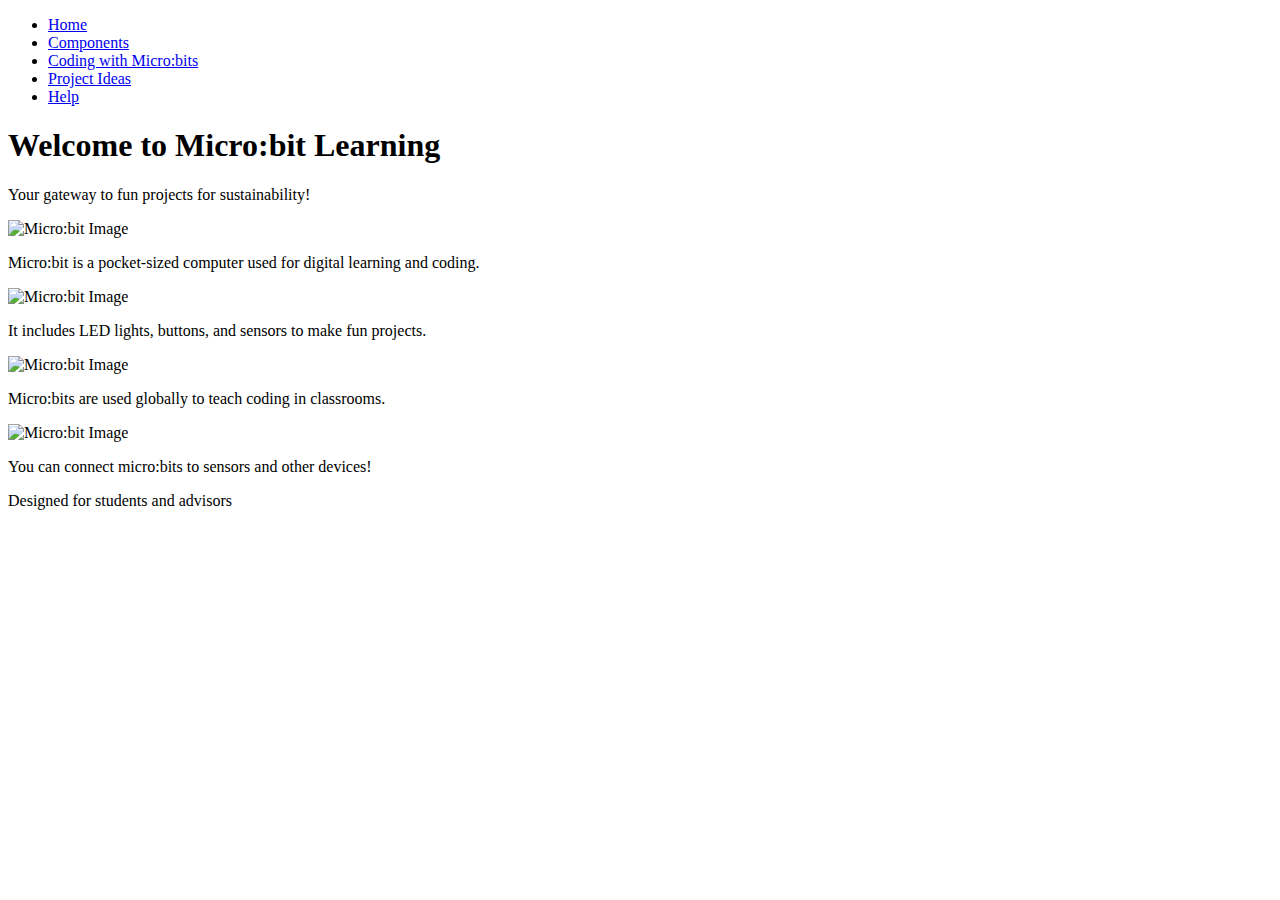
==== index.html @ ad4995a9 "Pages for the website" ====
<!DOCTYPE html>
<html lang="en">
<head>
    <meta charset="UTF-8">
    <meta name="viewport" content="width=device-width, initial-scale=1.0">
    <title>Micro:bit Projects - Home</title>
    <link rel="stylesheet" href="styles/style.css">
</head>
<body>
    <nav>
        <ul>
            <li><a href="index.html">Home</a></li>
            <li><a href="components.html">Components</a></li>
            <li><a href="coding.html">Coding with Micro:bits</a></li>
            <li><a href="projects.html">Project Ideas</a></li>
            <li><a href="help.html">Help</a></li>
        </ul>
    </nav>

    <header>
        <h1>Welcome to Micro:bit Learning</h1>
        <p>Your gateway to fun projects for sustainability!</p>
    </header>

    <section id="home-intro">
        <div class="fact">
            <img src="microbit-image1.jpg" alt="Micro:bit Image">
            <p>Micro:bit is a pocket-sized computer used for digital learning and coding.</p>
        </div>
        <div class="fact">
            <img src="microbit-image2.jpg" alt="Micro:bit Image">
            <p>It includes LED lights, buttons, and sensors to make fun projects.</p>
        </div>
        <div class="fact">
            <img src="microbit-image3.jpg" alt="Micro:bit Image">
            <p>Micro:bits are used globally to teach coding in classrooms.</p>
        </div>
        <div class="fact">
            <img src="microbit-image4.jpg" alt="Micro:bit Image">
            <p>You can connect micro:bits to sensors and other devices!</p>
        </div>
    </section>

    <footer>
        <p>Designed for students and advisors</p>
    </footer>

    <script src="scripts/script.js"></script>
</body>
</html>
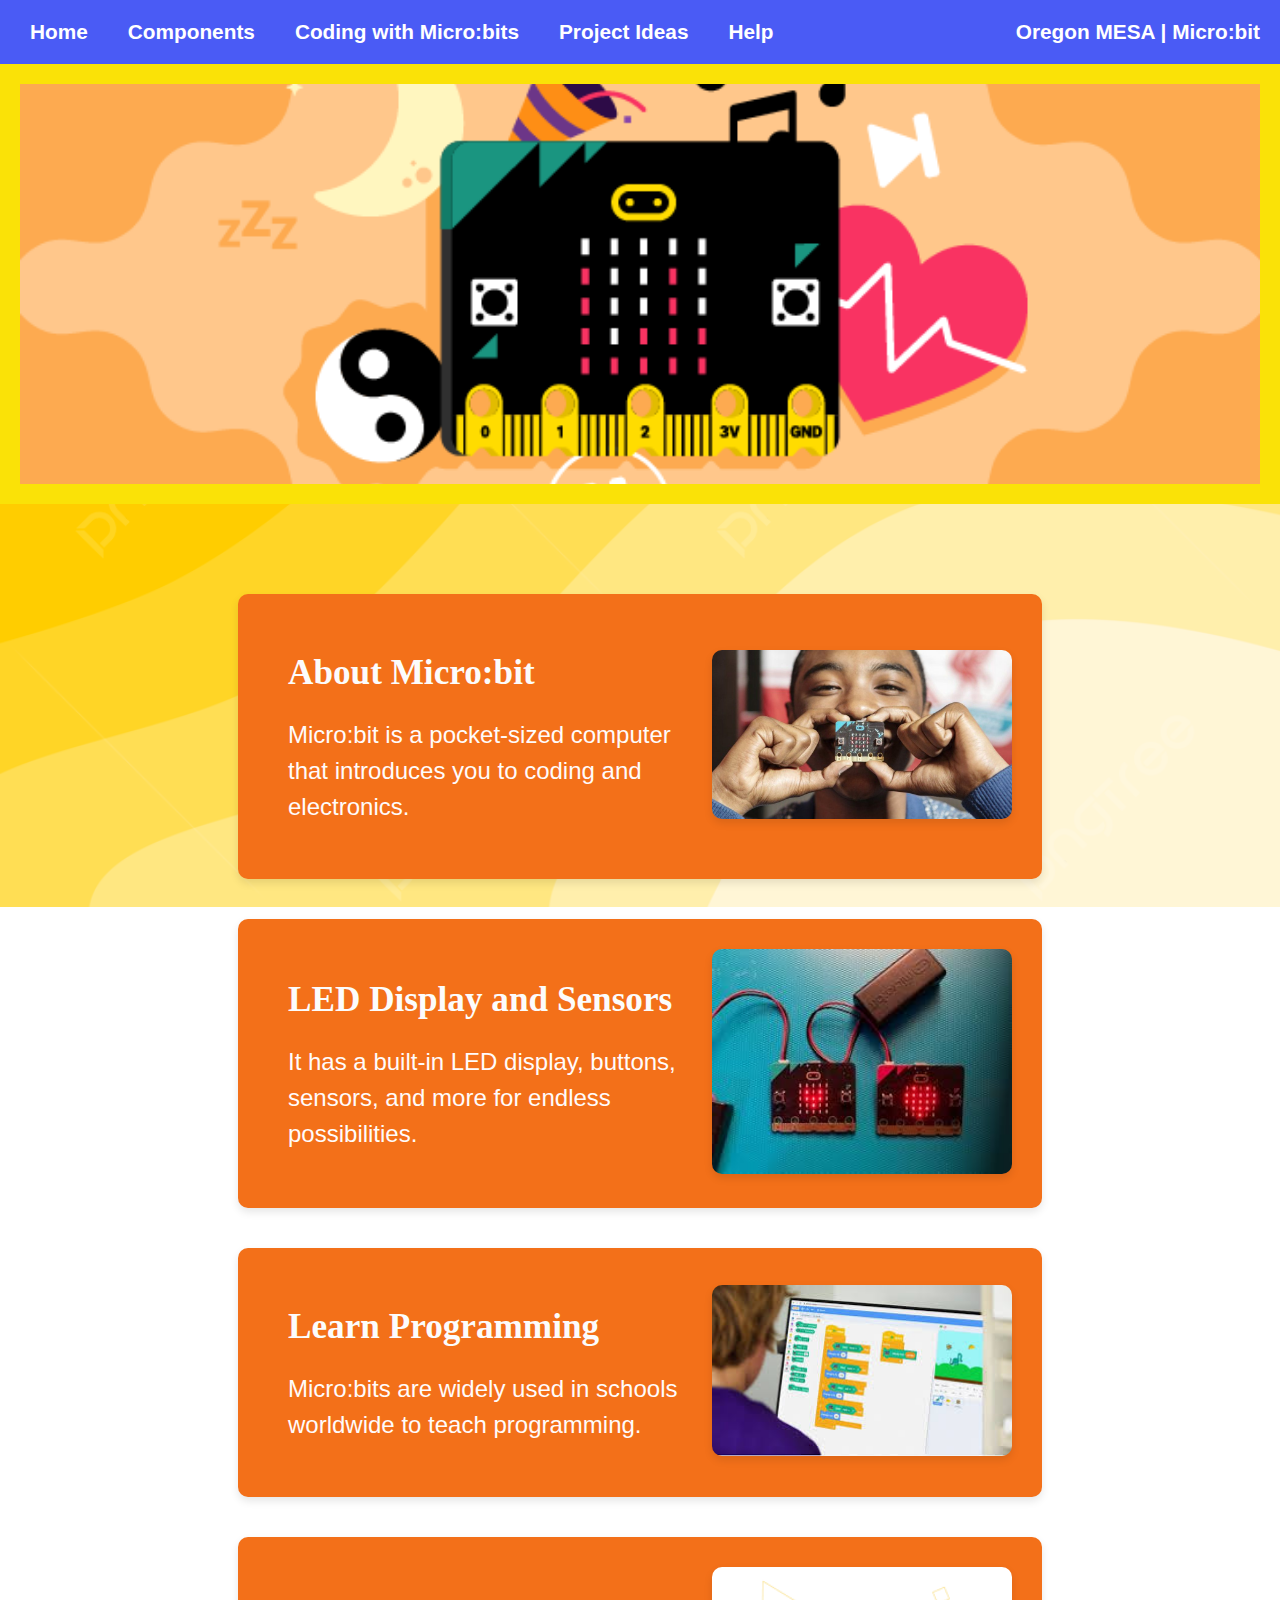
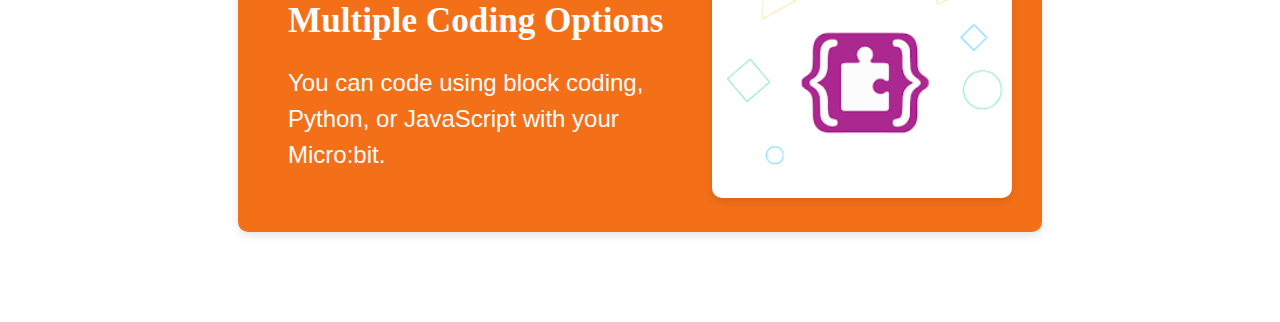
==== commit ea0a8fc0: "working on component page" ====
--- a/index.html
+++ b/index.html
@@ -1,50 +1,135 @@
 <!DOCTYPE html>
 <html lang="en">
-<head>
-    <meta charset="UTF-8">
-    <meta name="viewport" content="width=device-width, initial-scale=1.0">
-    <title>Micro:bit Projects - Home</title>
-    <link rel="stylesheet" href="styles/style.css">
-</head>
-<body>
+  <head>
+    <meta charset="UTF-8" />
+    <meta name="viewport" content="width=device-width, initial-scale=1.0" />
+    <title>Micro:bit Website</title>
+    <link rel="stylesheet" href="styles/style.css" />
+    <style>
+      /* Add background image to the body */
+      body {
+        background-image: url('images/background1.jpg'); /* Adjust path as needed */
+        background-size: cover; /* Cover the full page */
+        background-position: center; /* Center the image */
+        background-repeat: no-repeat; /* Don't repeat the image */
+        background-attachment: fixed; /* Make the image fixed during scroll */
+        margin: 0;
+        padding: 0;
+        color: #333;
+      }
+    </style>
+  </head>
+  <body>
+    <div class="background-image"></div>
+    <!-- Navigation Bar -->
     <nav>
-        <ul>
-            <li><a href="index.html">Home</a></li>
-            <li><a href="components.html">Components</a></li>
-            <li><a href="coding.html">Coding with Micro:bits</a></li>
-            <li><a href="projects.html">Project Ideas</a></li>
-            <li><a href="help.html">Help</a></li>
-        </ul>
+      <ul>
+        <li><a href="index.html">Home</a></li>
+        <li><a href="components.html">Components</a></li>
+        <li><a href="coding.html">Coding with Micro:bits</a></li>
+        <li><a href="projects.html">Project Ideas</a></li>
+        <li><a href="help.html">Help</a></li>
+      </ul>
+      <div class="brand">
+        <span>Oregon MESA | Micro:bit</span>
+      </div>
     </nav>
 
+    <!-- Welcome Section with Image Slideshow -->
     <header>
-        <h1>Welcome to Micro:bit Learning</h1>
-        <p>Your gateway to fun projects for sustainability!</p>
+      <div class="slideshow-container">
+        <!-- Slide 1 -->
+        <div class="mySlides">
+          <img
+            src="images/slide1.jpg"
+            alt="Micro:bit Image 1"
+            class="slide-image"
+          />
+        </div>
+
+        <!-- Slide 2 -->
+        <div class="mySlides">
+          <img
+            src="images/slide2.jpg"
+            alt="Micro:bit Image 2"
+            class="slide-image"
+          />
+        </div>
+
+        <!-- Slide 3 -->
+        <div class="mySlides">
+          <img
+            src="images/slide3.jpg"
+            alt="Micro:bit Image 3"
+            class="slide-image"
+          />
+        </div>
+
+        <!-- Dots for Navigation -->
+        <div style="text-align: center">
+          <span class="dot"></span>
+          <span class="dot"></span>
+          <span class="dot"></span>
+        </div>
+      </div>
     </header>
 
-    <section id="home-intro">
-        <div class="fact">
-            <img src="microbit-image1.jpg" alt="Micro:bit Image">
-            <p>Micro:bit is a pocket-sized computer used for digital learning and coding.</p>
+    <!-- Micro:bit Info Section with Zig-Zag Cards -->
+    <section id="microbit-info">
+      <div class="info-card zigzag-left">
+        <div class="info-image">
+          <img src="images/microbit-image1.jpg" alt="Micro:bit Image" />
         </div>
-        <div class="fact">
-            <img src="microbit-image2.jpg" alt="Micro:bit Image">
-            <p>It includes LED lights, buttons, and sensors to make fun projects.</p>
+        <div class="info-text">
+          <h2>About Micro:bit</h2>
+          <p>
+            Micro:bit is a pocket-sized computer that introduces you to coding
+            and electronics.
+          </p>
         </div>
-        <div class="fact">
-            <img src="microbit-image3.jpg" alt="Micro:bit Image">
-            <p>Micro:bits are used globally to teach coding in classrooms.</p>
+      </div>
+
+      <div class="info-card zigzag-right">
+        <div class="info-text">
+          <h2>LED Display and Sensors</h2>
+          <p>
+            It has a built-in LED display, buttons, sensors, and more for
+            endless possibilities.
+          </p>
         </div>
-        <div class="fact">
-            <img src="microbit-image4.jpg" alt="Micro:bit Image">
-            <p>You can connect micro:bits to sensors and other devices!</p>
+        <div class="info-image">
+          <img src="images/microbit-image2.jpg" alt="Micro:bit Image" />
         </div>
+      </div>
+
+      <div class="info-card zigzag-left">
+        <div class="info-image">
+          <img src="images/microbit-image3.jpg" alt="Micro:bit Image" />
+        </div>
+        <div class="info-text">
+          <h2>Learn Programming</h2>
+          <p>
+            Micro:bits are widely used in schools worldwide to teach
+            programming.
+          </p>
+        </div>
+      </div>
+
+      <div class="info-card zigzag-right">
+        <div class="info-text">
+          <h2>Multiple Coding Options</h2>
+          <p>
+            You can code using block coding, Python, or JavaScript with your
+            Micro:bit.
+          </p>
+        </div>
+        <div class="info-image">
+          <img src="images/microbit-image4.jpg" alt="Micro:bit Image" />
+        </div>
+      </div>
     </section>
 
-    <footer>
-        <p>Designed for students and advisors</p>
-    </footer>
-
-    <script src="scripts/script.js"></script>
-</body>
+    <!-- Link to JavaScript -->
+    <script src="scripts/home.js"></script>
+  </body>
 </html>
--- a/styles/style.css
+++ b/styles/style.css
@@ -0,0 +1,266 @@
+/* Global Styles */
+body {
+    font-family: 'Comic Sans MS', sans-serif;
+    /* background-image: url('images/background-image.jpg');
+    background-size: cover; */
+    background-position: center;
+    background-attachment: fixed; /* Ensure background stays in place while scrolling */
+    margin: 0;
+    padding: 0;
+    color: #333;
+}
+
+.background-image {
+    background-image: url('images/background-image.jpg');
+    background-size: cover;
+    background-position: center;
+    background-repeat: no-repeat;
+    background-attachment: fixed;
+    width: 100%;
+    height: 100vh;
+    position: absolute;
+    top: 0;
+    left: 0;
+    z-index: -1;
+    opacity: 0.7; /* Make the background image slightly transparent */
+}
+
+
+/* Navigation Bar Styles */
+nav {
+    background-color: #4a5bf5;
+    padding: 20px;
+    display: flex;
+    justify-content: space-between;
+    align-items: center;
+}
+
+nav ul {
+    list-style: none;
+    margin: 0;
+    padding: 0;
+    display: flex;
+}
+
+nav ul li {
+    margin-right: 20px;
+}
+
+nav ul li a {
+    color: white;
+    text-decoration: none;
+    font-weight: bold;
+    padding: 10px;
+    font-size: 1.3em;
+}
+
+nav ul li a:hover {
+    background-color: rgb(131, 170, 241);
+    border-radius: 5px;
+}
+
+.brand {
+    color: white;
+    font-weight: bold;
+    font-size: 1.3em;
+}
+
+/* Slideshow container */
+.slideshow-container {
+    position: relative;
+    max-width: 100%;
+    height: 400px;
+    margin: auto;
+    overflow: hidden; /* Hide overflow for scrolling effect */
+    background-color: #000;
+}
+
+.mySlides {
+    display: none; /* Hide all slides initially */
+    position: absolute;
+    width: 100%;
+    height: 100%;
+    transition: transform 1s ease; /* Smooth sliding transition */
+}
+
+.mySlides img {
+    width: 100%;
+    height: 100%;
+    object-fit: cover;
+}
+
+.text {
+    color: white;
+    font-size: 2em;
+    position: absolute;
+    bottom: 40px;
+    left: 20px;
+    z-index: 10;
+}
+
+/* Dot indicators */
+.dot {
+    height: 15px;
+    width: 15px;
+    margin: 0 2px;
+    background-color: #bbb;
+    border-radius: 50%;
+    display: inline-block;
+    transition: background-color 0.6s ease;
+}
+
+.active {
+    background-color: #717171;
+}
+
+/* Zig-Zag Card Style */
+#microbit-info {
+    padding: 50px 20px;
+}
+
+.info-card {
+    display: flex;
+    justify-content: space-between;
+    align-items: center;
+    background-color: #fff;
+    box-shadow: 0 4px 8px rgba(0, 0, 0, 0.1);
+    margin: 40px auto;
+    padding: 30px;
+    background-color: #f37019;
+    border-radius: 10px;
+    transition: transform 0.3s ease, box-shadow 0.3s ease;
+    width: 60%; /* Reduce the width of the cards */
+    max-width: 1200px;
+}
+
+.info-card:hover {
+    transform: translateY(-10px);
+    box-shadow: 0 8px 16px rgba(0, 0, 0, 0.2);
+}
+
+/* Alternate Layout for Zig-Zag Effect */
+.zigzag-left .info-image {
+    order: 1;
+}
+
+.zigzag-right .info-image {
+    order: 2;
+}
+
+.info-image img {
+    width: 300px;
+    height: auto;
+    border-radius: 10px;
+    box-shadow: 0 4px 8px rgba(0, 0, 0, 0.1);
+}
+
+.info-text {
+    flex: 1;
+    padding: 0 20px;
+}
+
+.info-text h2 {
+    font-family: 'Pacifico', cursive;
+    font-size: 2.2em;
+    color: #fcfcfc;
+    margin-bottom: 10px;
+}
+
+.info-text p {
+    font-size: 1.5em;
+    color: #fffbfb;
+    line-height: 1.5em;
+}
+
+/* Responsive Design */
+@media (max-width: 768px) {
+    .info-card {
+        flex-direction: column;
+        text-align: center;
+    }
+
+    .info-image img {
+        margin-bottom: 20px;
+        width: 100%;
+        max-width: 300px;
+    }
+
+    .card-container {
+        flex-direction: column;
+        align-items: center;
+    }
+}
+
+/* Card Container Styles */
+.card-container {
+    display: flex;
+    flex-wrap: wrap;
+    justify-content: space-evenly;
+    margin: 20px;
+}
+
+/* Card Styles */
+
+header {
+    text-align: center;
+    padding: 20px;
+    background-color: #fae207;
+}
+
+h1 {
+    font-size: 2.5em;
+    margin-bottom: 10px;
+}
+
+p {
+    font-size: 1.2em;
+}
+.card {
+    width: 470px;
+    height: 450px;
+    perspective: 1000px;
+    margin: 15px;
+    cursor: pointer;
+}
+
+.card-inner {
+    position: relative;
+    width: 100%;
+    height: 100%;
+    transform-style: preserve-3d;
+    transition: transform 0.6s;
+}
+
+.card:hover .card-inner {
+    transform: rotateY(180deg);
+}
+
+/* Front and Back of the Card */
+.card-front, .card-back {
+    position: absolute;
+    width: 100%;
+    height: 100%;
+    backface-visibility: hidden;
+    border-radius: 10px;
+    box-shadow: 0 4px 8px rgba(0, 0, 0, 0.2);
+    display: flex;
+    justify-content: center;
+    align-items: center;
+    text-align: center;
+    background-color: white;
+}
+
+.card-front img {
+    width: 100%;
+    height: 100%;
+    object-fit: cover;
+    border-radius: 10px;
+}
+
+.card-back {
+    background-color: #fac042;
+    color: rgb(8, 8, 8);
+    transform: rotateY(180deg);
+    padding: 20px;
+    box-sizing: border-box;
+}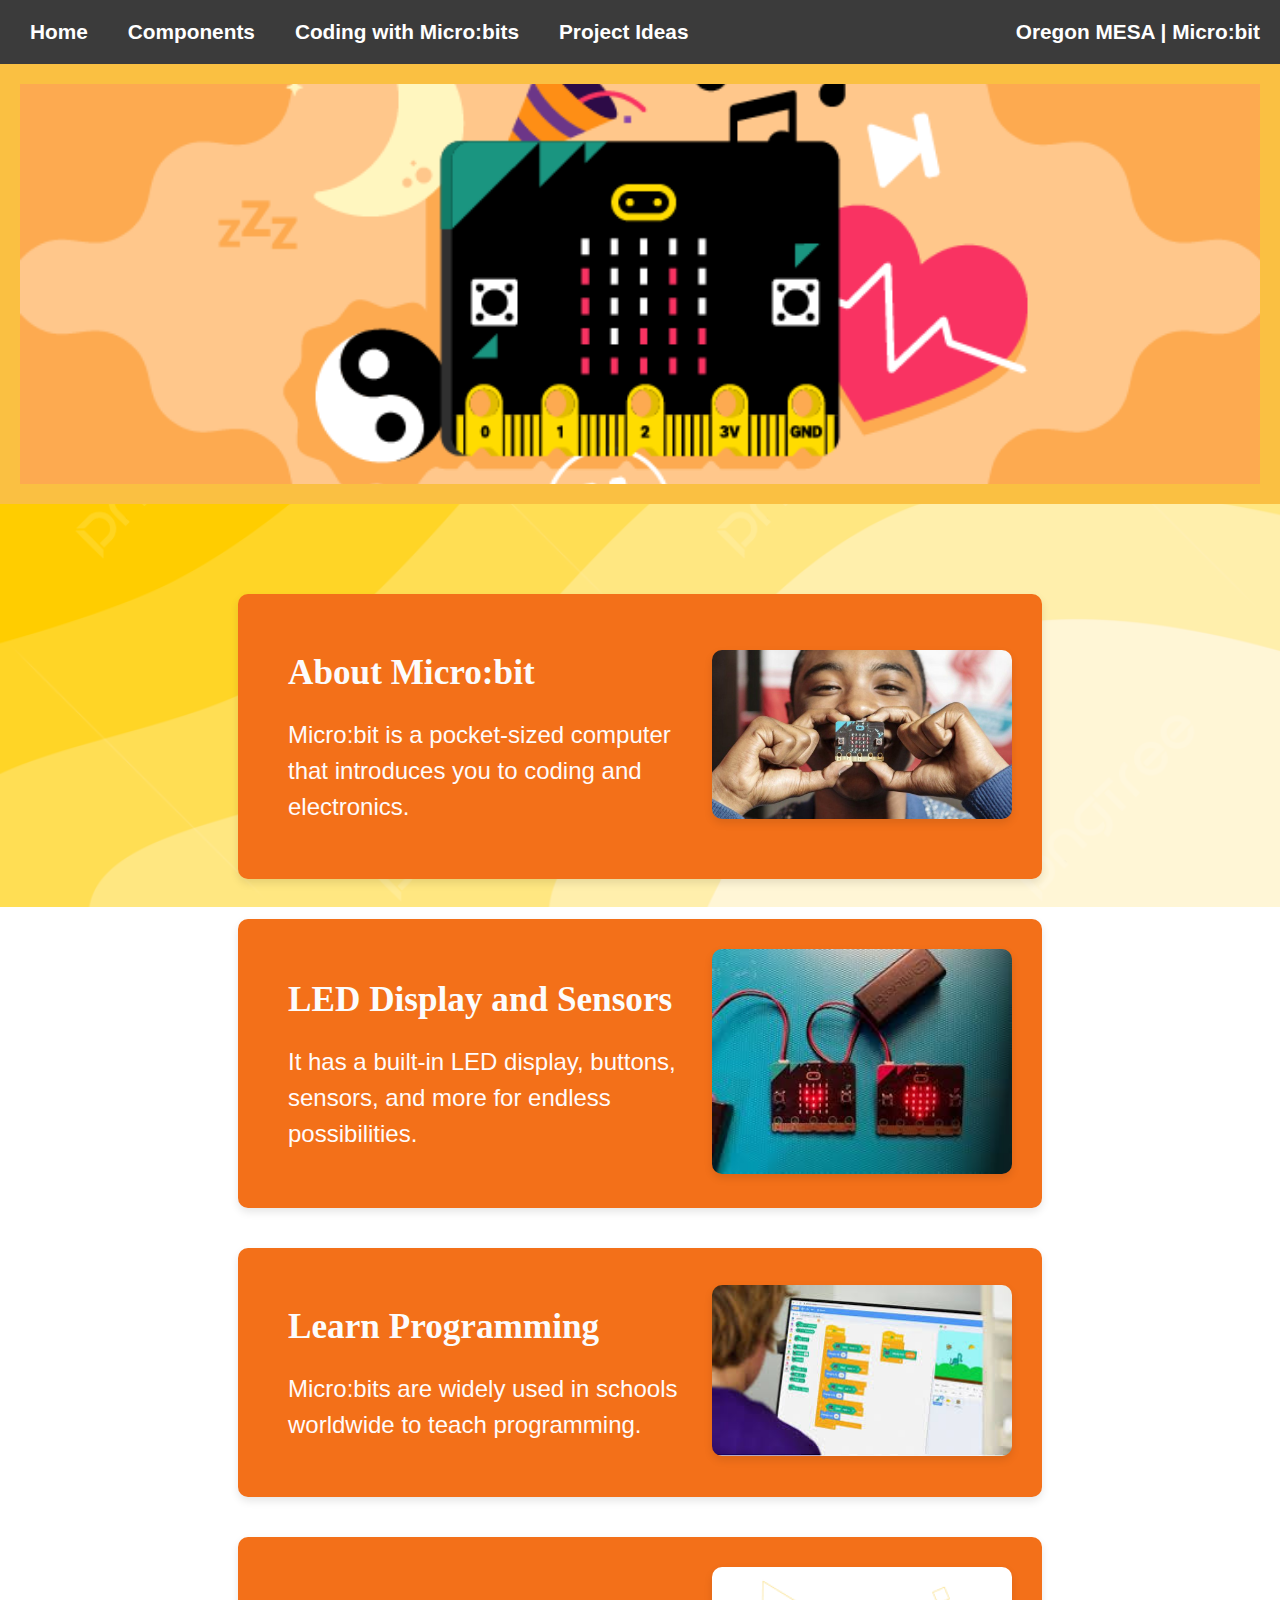
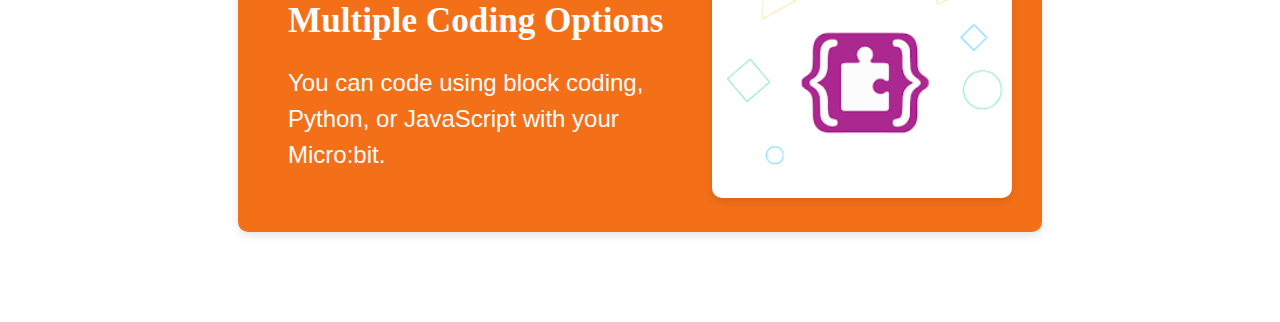
==== commit dca7b8fa: "Version-1 microbit website release" ====
--- a/index.html
+++ b/index.html
@@ -28,7 +28,6 @@
         <li><a href="components.html">Components</a></li>
         <li><a href="coding.html">Coding with Micro:bits</a></li>
         <li><a href="projects.html">Project Ideas</a></li>
-        <li><a href="help.html">Help</a></li>
       </ul>
       <div class="brand">
         <span>Oregon MESA | Micro:bit</span>
--- a/styles/style.css
+++ b/styles/style.css
@@ -28,7 +28,7 @@
 
 /* Navigation Bar Styles */
 nav {
-    background-color: #4a5bf5;
+    background-color: #3b3b3b;
     padding: 20px;
     display: flex;
     justify-content: space-between;
@@ -47,7 +47,7 @@
 }
 
 nav ul li a {
-    color: white;
+    color: rgb(255, 255, 255);
     text-decoration: none;
     font-weight: bold;
     padding: 10px;
@@ -55,7 +55,7 @@
 }
 
 nav ul li a:hover {
-    background-color: rgb(131, 170, 241);
+    background-color: rgb(131, 132, 134);
     border-radius: 5px;
 }
 
@@ -204,7 +204,7 @@
 header {
     text-align: center;
     padding: 20px;
-    background-color: #fae207;
+    background-color: #fac042;
 }
 
 h1 {
@@ -258,9 +258,197 @@
 }
 
 .card-back {
-    background-color: #fac042;
+    background-color: #fac042; /* Green background */
     color: rgb(8, 8, 8);
-    transform: rotateY(180deg);
-    padding: 20px;
-    box-sizing: border-box;
+    transform: rotateY(180deg); /* Flip the card on Y-axis */
+    padding: 20px; /* Add padding */
+    box-sizing: border-box; /* Make padding inside the box */
+    display: flex;
+    flex-direction: column; /* Stack items vertically */
+    justify-content: flex-start; /* Align content to the top */
+    align-items: center; /* Center horizontally */
+    text-align: center; /* Center text */
+}
+
+.card-back h2 {
+    font-size: 1.8em; /* Size for the component title */
+    margin-bottom: 10px; /* Space below the title */
+}
+
+.card-back p {
+    font-size: 1.2em; /* Size for the component description */
+    line-height: 1.5em; /* Line height for readability */
+}
+
+/* Coding Sections */
+#coding-sections {
+    padding: 20px;
+    display: flex;
+    flex-direction: column;
+    gap: 40px;
+}
+
+/* Block Coding Section with Pastel Blue */
+.block-coding {
+    background-color: #aad4f7; /* Light pastel blue */
+    padding: 20px;
+    border-radius: 10px;
+    box-shadow: 0 4px 8px rgba(0, 0, 0, 0.1);
+    transition: transform 0.3s ease;
+}
+
+/* Python Coding Section with Pastel Green */
+.python-coding {
+    background-color: #b9f8ad; /* Light pastel green */
+    padding: 20px;
+    border-radius: 10px;
+    box-shadow: 0 4px 8px rgba(0, 0, 0, 0.1);
+    transition: transform 0.3s ease;
+}
+
+/* JavaScript Coding Section with Pastel Yellow */
+.js-coding {
+    background-color: #fddf83; /* Light pastel yellow */
+    padding: 20px;
+    border-radius: 10px;
+    box-shadow: 0 4px 8px rgba(0, 0, 0, 0.1);
+    transition: transform 0.3s ease;
+}
+
+/* Hover Effect for Section Cards */
+.coding-section:hover {
+    transform: translateY(-10px);
+    box-shadow: 0 6px 12px rgba(0, 0, 0, 0.15);
+}
+
+/* Syntax Examples */
+.syntax-examples {
+    display: flex;
+    gap: 20px;
+    flex-wrap: wrap;
+}
+
+.syntax-card {
+    background-color: #f0f0f0;
+    padding: 15px;
+    border-radius: 8px;
+    width: calc(50% - 20px);
+    box-shadow: 0 2px 6px rgba(0, 0, 0, 0.1);
+    transition: transform 0.3s ease;
+}
+
+.syntax-card:hover {
+    transform: translateY(-5px);
+}
+
+.syntax-card h3 {
+    font-size: 1.5em;
+    margin-bottom: 10px;
+}
+
+.syntax-card pre {
+    background-color: #333;
+    color: #fff;
+    padding: 10px;
+    border-radius: 5px;
+    font-size: 0.9em;
+    overflow-x: auto;
+}
+
+/* Responsive Design */
+@media (max-width: 768px) {
+    .syntax-card {
+        width: 100%;
+    }
+}
+
+/* Projects Page Styles */
+.projects-hero {
+    background-color: #0c56aa;
+    color: white;
+    text-align: center;
+    padding: 40px 20px;
+    margin-bottom: 20px;
+}
+
+#projects {
+    display: flex;
+    flex-direction: column;
+    gap: 20px;
+    padding: 20px;
+}
+
+/* Project Cards with Pastel Colors */
+.project-card {
+    padding: 20px;
+    border-radius: 10px;
+    box-shadow: 0 4px 8px rgba(0, 0, 0, 0.1);
+}
+
+/* Each Project Card with a Different Pastel Color */
+.project-card:nth-child(1) {
+    background-color: #fabedf; /* Light Pastel Blue */
+}
+
+.project-card:nth-child(2) {
+    background-color: #f5f584; /* Light Pastel Yellow */
+}
+
+.project-card:nth-child(3) {
+    background-color: #cfeca9; /* Light Pastel Green */
+}
+
+.project-card:nth-child(4) {
+    background-color: #a2cff7; /* Light Pastel Pink */
+}
+
+.project-card:nth-child(5) {
+    background-color: #f0bceb; /* Light Pastel Blue */
+}
+
+.project-card:nth-child(6) {
+    background-color: #f8df95; /* Light Pastel Yellow */
+}
+
+.project-card:nth-child(7) {
+    background-color: #cefac6; /* Light Pastel Green */
+}
+
+.project-card:nth-child(8) {
+    background-color: #f7b8b8; /* Light Pastel Red */
+}
+
+.project-card h2 {
+    font-size: 1.8em;
+    margin-bottom: 10px;
+}
+
+.project-card p {
+    font-size: 1.2em;
+}
+
+/* Additional Project Ideas Section */
+#more-projects {
+    text-align: center;
+    margin-top: 20px;
+    padding: 40px;
+}
+
+#more-projects h2 {
+    font-size: 2em;
+    margin-bottom: 10px;
+}
+
+#more-projects p {
+    font-size: 1.2em;
+}
+
+#more-projects a {
+    color: #4CAF50;
+    text-decoration: none;
+    font-weight: bold;
+}
+
+#more-projects a:hover {
+    text-decoration: underline;
 }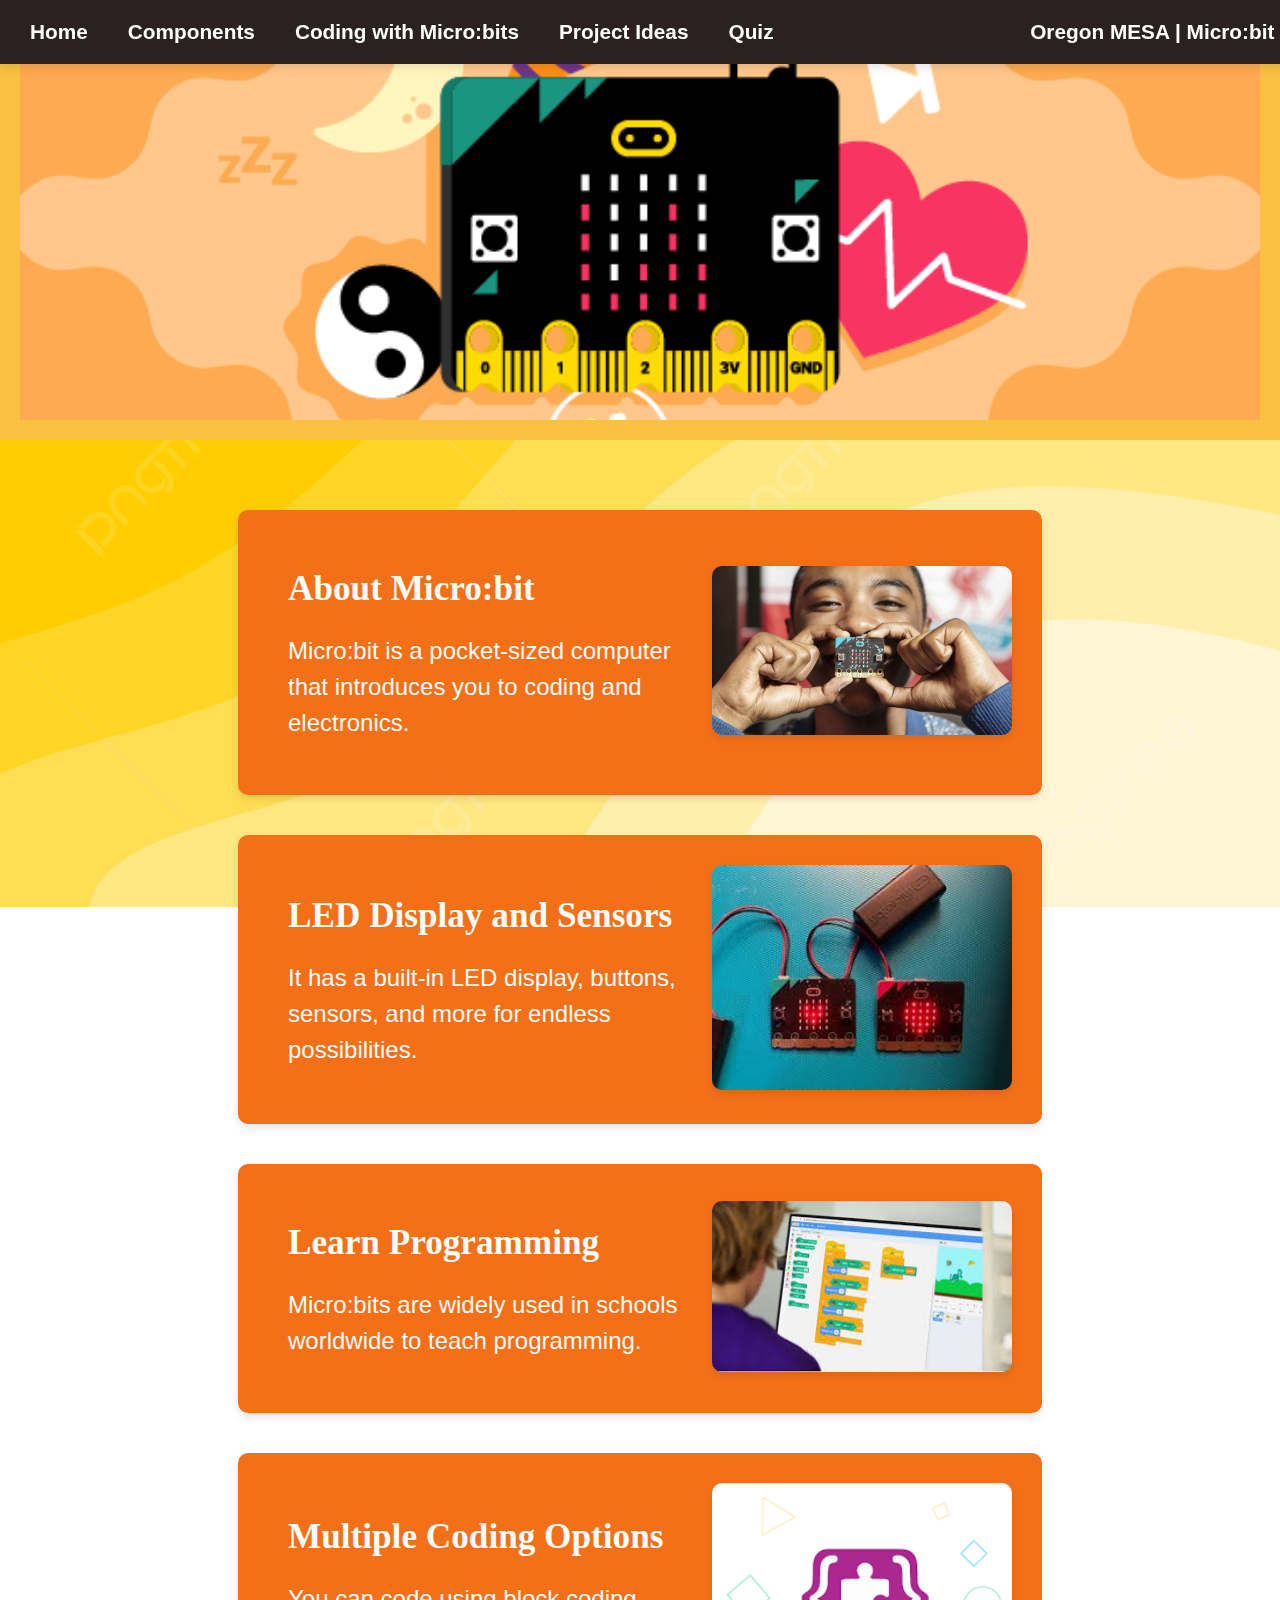
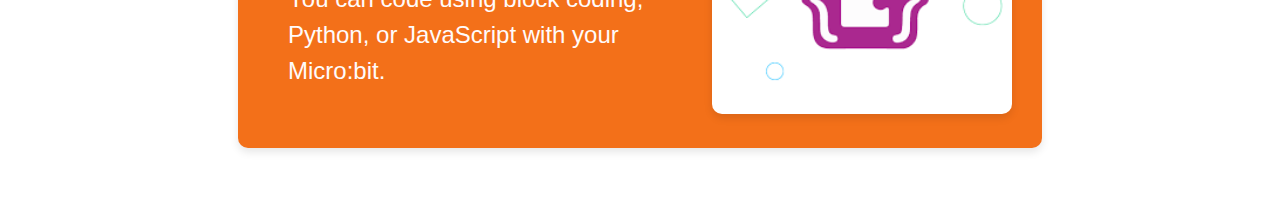
==== commit 2bec7095: "Added quiz page" ====
--- a/index.html
+++ b/index.html
@@ -28,6 +28,7 @@
         <li><a href="components.html">Components</a></li>
         <li><a href="coding.html">Coding with Micro:bits</a></li>
         <li><a href="projects.html">Project Ideas</a></li>
+        <li><a href="quiz.html">Quiz</a></li>
       </ul>
       <div class="brand">
         <span>Oregon MESA | Micro:bit</span>
--- a/styles/style.css
+++ b/styles/style.css
@@ -1,10 +1,7 @@
-/* Global Styles */
 body {
     font-family: 'Comic Sans MS', sans-serif;
-    /* background-image: url('images/background-image.jpg');
-    background-size: cover; */
     background-position: center;
-    background-attachment: fixed; /* Ensure background stays in place while scrolling */
+    background-attachment: fixed;
     margin: 0;
     padding: 0;
     color: #333;
@@ -22,17 +19,21 @@
     top: 0;
     left: 0;
     z-index: -1;
-    opacity: 0.7; /* Make the background image slightly transparent */
-}
-
-
-/* Navigation Bar Styles */
+    opacity: 0.7;
+}
+
+
 nav {
-    background-color: #3b3b3b;
+    background-color: #2b2121;
     padding: 20px;
     display: flex;
     justify-content: space-between;
     align-items: center;
+    position : fixed;
+    top : 0;
+    width : 98%;
+    z-index : 1000;
+    box-shadow: 0 4px 8px rgba(0, 0, 0, 0.1);
 }
 
 nav ul {
@@ -54,6 +55,10 @@
     font-size: 1.3em;
 }
 
+body {
+    margin-top: 60px;
+}
+
 nav ul li a:hover {
     background-color: rgb(131, 132, 134);
     border-radius: 5px;
@@ -65,22 +70,21 @@
     font-size: 1.3em;
 }
 
-/* Slideshow container */
 .slideshow-container {
     position: relative;
     max-width: 100%;
     height: 400px;
     margin: auto;
-    overflow: hidden; /* Hide overflow for scrolling effect */
+    overflow: hidden; 
     background-color: #000;
 }
 
 .mySlides {
-    display: none; /* Hide all slides initially */
+    display: none;
     position: absolute;
     width: 100%;
     height: 100%;
-    transition: transform 1s ease; /* Smooth sliding transition */
+    transition: transform 1s ease; 
 }
 
 .mySlides img {
@@ -98,7 +102,6 @@
     z-index: 10;
 }
 
-/* Dot indicators */
 .dot {
     height: 15px;
     width: 15px;
@@ -106,16 +109,15 @@
     background-color: #bbb;
     border-radius: 50%;
     display: inline-block;
-    transition: background-color 0.6s ease;
+    transition: background-color 0.4s ease;
 }
 
 .active {
     background-color: #717171;
 }
 
-/* Zig-Zag Card Style */
 #microbit-info {
-    padding: 50px 20px;
+    padding: 30px 20px;
 }
 
 .info-card {
@@ -129,7 +131,7 @@
     background-color: #f37019;
     border-radius: 10px;
     transition: transform 0.3s ease, box-shadow 0.3s ease;
-    width: 60%; /* Reduce the width of the cards */
+    width: 60%;
     max-width: 1200px;
 }
 
@@ -138,7 +140,6 @@
     box-shadow: 0 8px 16px rgba(0, 0, 0, 0.2);
 }
 
-/* Alternate Layout for Zig-Zag Effect */
 .zigzag-left .info-image {
     order: 1;
 }
@@ -172,26 +173,6 @@
     line-height: 1.5em;
 }
 
-/* Responsive Design */
-@media (max-width: 768px) {
-    .info-card {
-        flex-direction: column;
-        text-align: center;
-    }
-
-    .info-image img {
-        margin-bottom: 20px;
-        width: 100%;
-        max-width: 300px;
-    }
-
-    .card-container {
-        flex-direction: column;
-        align-items: center;
-    }
-}
-
-/* Card Container Styles */
 .card-container {
     display: flex;
     flex-wrap: wrap;
@@ -199,8 +180,6 @@
     margin: 20px;
 }
 
-/* Card Styles */
-
 header {
     text-align: center;
     padding: 20px;
@@ -215,12 +194,14 @@
 p {
     font-size: 1.2em;
 }
+
 .card {
     width: 470px;
     height: 450px;
     perspective: 1000px;
     margin: 15px;
     cursor: pointer;
+    position: relative;
 }
 
 .card-inner {
@@ -235,7 +216,6 @@
     transform: rotateY(180deg);
 }
 
-/* Front and Back of the Card */
 .card-front, .card-back {
     position: absolute;
     width: 100%;
@@ -254,33 +234,44 @@
     width: 100%;
     height: 100%;
     object-fit: cover;
+    opacity: 0.5; 
     border-radius: 10px;
 }
 
+.card-front h2 {
+    position: absolute;
+    top: 50%;
+    left: 50%;
+    transform: translate(-50%, -50%);
+    font-size: 3em;
+    color: #080808;
+    text-shadow: 2px 2px 5px rgba(255, 255, 255, 0.7);  
+    z-index: 2;
+}
+
 .card-back {
-    background-color: #fac042; /* Green background */
+    background-color: #fac042;
     color: rgb(8, 8, 8);
-    transform: rotateY(180deg); /* Flip the card on Y-axis */
-    padding: 20px; /* Add padding */
-    box-sizing: border-box; /* Make padding inside the box */
+    transform: rotateY(180deg); 
+    padding: 20px;
+    box-sizing: border-box;
     display: flex;
-    flex-direction: column; /* Stack items vertically */
-    justify-content: flex-start; /* Align content to the top */
-    align-items: center; /* Center horizontally */
-    text-align: center; /* Center text */
+    flex-direction: column;
+    justify-content: center;
+    align-items: center;
+    text-align: center;
 }
 
 .card-back h2 {
-    font-size: 1.8em; /* Size for the component title */
-    margin-bottom: 10px; /* Space below the title */
+    font-size: 1.8em;
+    margin-bottom: 10px;
 }
 
 .card-back p {
-    font-size: 1.2em; /* Size for the component description */
-    line-height: 1.5em; /* Line height for readability */
-}
-
-/* Coding Sections */
+    font-size: 1.6em;
+    line-height: 1.8em;
+}
+
 #coding-sections {
     padding: 20px;
     display: flex;
@@ -288,40 +279,30 @@
     gap: 40px;
 }
 
-/* Block Coding Section with Pastel Blue */
-.block-coding {
-    background-color: #aad4f7; /* Light pastel blue */
+.block-coding, .python-coding, .js-coding {
     padding: 20px;
     border-radius: 10px;
     box-shadow: 0 4px 8px rgba(0, 0, 0, 0.1);
     transition: transform 0.3s ease;
 }
 
-/* Python Coding Section with Pastel Green */
+.block-coding {
+    background-color: #aad4f7;
+}
+
 .python-coding {
-    background-color: #b9f8ad; /* Light pastel green */
-    padding: 20px;
-    border-radius: 10px;
-    box-shadow: 0 4px 8px rgba(0, 0, 0, 0.1);
-    transition: transform 0.3s ease;
-}
-
-/* JavaScript Coding Section with Pastel Yellow */
+    background-color: #b9f8ad;
+}
+
 .js-coding {
-    background-color: #fddf83; /* Light pastel yellow */
-    padding: 20px;
-    border-radius: 10px;
-    box-shadow: 0 4px 8px rgba(0, 0, 0, 0.1);
-    transition: transform 0.3s ease;
-}
-
-/* Hover Effect for Section Cards */
+    background-color: #fddf83;
+}
+
 .coding-section:hover {
     transform: translateY(-10px);
     box-shadow: 0 6px 12px rgba(0, 0, 0, 0.15);
 }
 
-/* Syntax Examples */
 .syntax-examples {
     display: flex;
     gap: 20px;
@@ -355,14 +336,6 @@
     overflow-x: auto;
 }
 
-/* Responsive Design */
-@media (max-width: 768px) {
-    .syntax-card {
-        width: 100%;
-    }
-}
-
-/* Projects Page Styles */
 .projects-hero {
     background-color: #0c56aa;
     color: white;
@@ -378,44 +351,42 @@
     padding: 20px;
 }
 
-/* Project Cards with Pastel Colors */
 .project-card {
     padding: 20px;
     border-radius: 10px;
     box-shadow: 0 4px 8px rgba(0, 0, 0, 0.1);
 }
 
-/* Each Project Card with a Different Pastel Color */
 .project-card:nth-child(1) {
-    background-color: #fabedf; /* Light Pastel Blue */
+    background-color: #fabedf;
 }
 
 .project-card:nth-child(2) {
-    background-color: #f5f584; /* Light Pastel Yellow */
+    background-color: #f5f584;
 }
 
 .project-card:nth-child(3) {
-    background-color: #cfeca9; /* Light Pastel Green */
+    background-color: #cfeca9; 
 }
 
 .project-card:nth-child(4) {
-    background-color: #a2cff7; /* Light Pastel Pink */
+    background-color: #a2cff7; 
 }
 
 .project-card:nth-child(5) {
-    background-color: #f0bceb; /* Light Pastel Blue */
+    background-color: #f0bceb;
 }
 
 .project-card:nth-child(6) {
-    background-color: #f8df95; /* Light Pastel Yellow */
+    background-color: #f8df95;
 }
 
 .project-card:nth-child(7) {
-    background-color: #cefac6; /* Light Pastel Green */
+    background-color: #cefac6;
 }
 
 .project-card:nth-child(8) {
-    background-color: #f7b8b8; /* Light Pastel Red */
+    background-color: #f7b8b8; 
 }
 
 .project-card h2 {
@@ -451,4 +422,418 @@
 
 #more-projects a:hover {
     text-decoration: underline;
+}
+
+main {
+    padding : 20px;
+    max-width:800px;
+    margin: 0 auto;
+    background-color: #717171;
+    border-radius:10px;
+    box-shadow:0 4px 8px rgba(0,0,0,0.1);
+}
+
+header h1{
+    font-family:'Pacifivo',cursive;
+    text-align:center;
+    font-size:2.5em;
+    color:#fef9e7;
+    margin-bottom: 10px;
+}
+
+header p{
+    font-size:1.3em;
+    text-align:center;
+    color:#333;
+}
+
+.quiz-header {
+    text-align: center;
+    background-color: #f7b731;
+    padding: 30px;
+    color: #fff;
+}
+
+.quiz-container {
+    padding: 30px;
+    margin: 100px auto;
+    max-width: 800px;
+    background-color: #f9f9f9;
+    border-radius: 8px;
+    box-shadow: 0 4px 8px rgba(0, 0, 0, 0.1);
+}
+
+.question {
+    margin-bottom: 20px;
+}
+
+.question p {
+    font-weight: bold;
+}
+
+label {
+    display: block;
+    margin: 5px 0;
+    cursor: pointer;
+}
+
+.result-container {
+    text-align: center;
+    font-size: 1.5em;
+    font-weight: bold;
+    color: #2b2121;
+    margin-top: 20px;
+    padding: 10px;
+    background-color: #fddf83;
+    border: 2px solid #fac042;
+    border-radius: 5px;
+}
+.submit-btn {
+    display: block;
+    margin: 20px auto;
+    background-color: #f37019;
+    color: white;
+    padding: 10px 20px;
+    border: none;
+    font-size: 1.2em;
+    border-radius: 5px;
+    cursor: pointer;
+    transition: background-color 0.3s ease;
+}
+
+.submit-btn:hover {
+    background-color: #d95c17;
+}
+
+#quiz-result {
+    text-align: center;
+    font-size: 1.5em;
+    font-weight: bold;
+    margin-top: 20px;
+}
+
+/* Responsive Quiz Page */
+@media (max-width: 768px) {
+    main {
+        padding: 10px;
+    }
+
+    header h1 {
+        font-size: 2em;
+    }
+
+    header p {
+        font-size: 1.1em;
+    }
+
+    .quiz-question {
+        padding: 10px;
+    }
+
+    .quiz-question h3 {
+        font-size: 1.1em;
+    }
+
+    .quiz-question label {
+        font-size: 1em;
+    }
+
+    #submit-quiz {
+        font-size: 1em;
+        padding: 8px 15px;
+    }
+
+    #quiz-result {
+        font-size: 1.5em;
+    }
+}
+
+@media (max-width: 480px) {
+    header h1 {
+        font-size: 1.8em;
+    }
+
+    header p {
+        font-size: 1em;
+    }
+
+    .quiz-question h3 {
+        font-size: 1em;
+    }
+
+    .quiz-question label {
+        font-size: 0.9em;
+    }
+
+    #submit-quiz {
+        font-size: 0.9em;
+        padding: 8px 12px;
+    }
+
+    #quiz-result {
+        font-size: 1.2em;
+    }
+    
+}
+@media (max-width: 1024px) {
+    .info-card {
+        width: 80%;
+    }
+
+    .project-card {
+        padding: 15px;
+        font-size: 0.9em;
+    }
+
+    nav ul {
+        flex-direction: column;
+        align-items: flex-start;
+    }
+
+    nav ul li {
+        margin-right: 0;
+        margin-bottom: 10px;
+    }
+
+    nav ul li a {
+        padding: 10px;
+    }
+
+    .card {
+        width: 100%;
+        height: auto;
+    }
+}
+
+/* Responsive for Mobile Phones */
+@media (max-width: 768px) {
+    .info-card {
+        flex-direction: column;
+        width: 90%;
+    }
+
+    .info-text h2 {
+        font-size: 1.8em;
+    }
+
+    .info-text p {
+        font-size: 1.2em;
+    }
+
+    .card-container {
+        flex-direction: column;
+        align-items: center;
+    }
+
+    .project-card {
+        padding: 15px;
+        font-size: 1em;
+    }
+
+    nav ul {
+        flex-direction: column;
+        align-items: center;
+    }
+
+    nav ul li {
+        margin-right: 0;
+        margin-bottom: 10px;
+    }
+
+    nav ul li a {
+        padding: 10px;
+        font-size: 1.2em;
+    }
+
+    .projects-hero {
+        padding: 20px;
+    }
+
+    header {
+        padding: 15px;
+    }
+
+    .syntax-card {
+        width: 100%;
+    }
+
+    .slideshow-container {
+        height: 250px;
+    }
+
+    .text {
+        font-size: 1.5em;
+    }
+
+    .dot {
+        width: 10px;
+        height: 10px;
+    }
+
+    h1 {
+        font-size: 2em;
+    }
+
+    h2 {
+        font-size: 1.5em;
+    }
+
+    p {
+        font-size: 1em;
+    }
+}
+
+@media (max-width: 1024px) {
+    .info-card {
+        width: 80%;
+    }
+
+    .project-card {
+        padding: 15px;
+        font-size: 0.9em;
+    }
+
+    nav ul {
+        flex-direction: column;
+        align-items: flex-start;
+    }
+
+    nav ul li {
+        margin-right: 0;
+        margin-bottom: 10px;
+    }
+
+    nav ul li a {
+        padding: 10px;
+    }
+
+    .card {
+        width: 100%;
+        height: auto;
+    }
+}
+
+/* Responsive for Mobile Phones */
+@media (max-width: 768px) {
+    .info-card {
+        flex-direction: column;
+        width: 90%;
+    }
+
+    .info-text h2 {
+        font-size: 1.8em;
+    }
+
+    .info-text p {
+        font-size: 1.2em;
+    }
+
+    .card-container {
+        flex-direction: column;
+        align-items: center;
+    }
+
+    .project-card {
+        padding: 15px;
+        font-size: 1em;
+    }
+
+    nav ul {
+        flex-direction: column;
+        align-items: center;
+    }
+
+    nav ul li {
+        margin-right: 0;
+        margin-bottom: 10px;
+    }
+
+    nav ul li a {
+        padding: 10px;
+        font-size: 1.2em;
+    }
+
+    .projects-hero {
+        padding: 20px;
+    }
+
+    header {
+        padding: 15px;
+    }
+
+    .syntax-card {
+        width: 100%;
+    }
+
+    .slideshow-container {
+        height: 250px;
+    }
+
+    .text {
+        font-size: 1.5em;
+    }
+
+    .dot {
+        width: 10px;
+        height: 10px;
+    }
+
+    h1 {
+        font-size: 2em;
+    }
+
+    h2 {
+        font-size: 1.5em;
+    }
+
+    p {
+        font-size: 1em;
+    }
+}
+
+@media (max-width: 1024px) {
+    .card-container {
+        flex-direction: row;
+        flex-wrap: wrap;
+        justify-content: center;
+    }
+
+    .card {
+        width: 250px; 
+        height: 250px;
+    }
+
+    h1 {
+        font-size: 2em;
+    }
+}
+
+@media (max-width: 768px) {
+    .card-container {
+        flex-direction: column;
+        align-items: center; 
+    }
+
+    .card {
+        width: 100%;
+        max-width: 350px;
+        height: auto; 
+        margin-bottom: 20px;
+    }
+
+    .card-front h2, .card-back p {
+        font-size: 1.5em; 
+    }
+
+    h1 {
+        font-size: 1.8em;
+    }
+
+    p {
+        font-size: 1.1em;
+    }
+
+    header {
+        padding: 15px;
+    }
 }